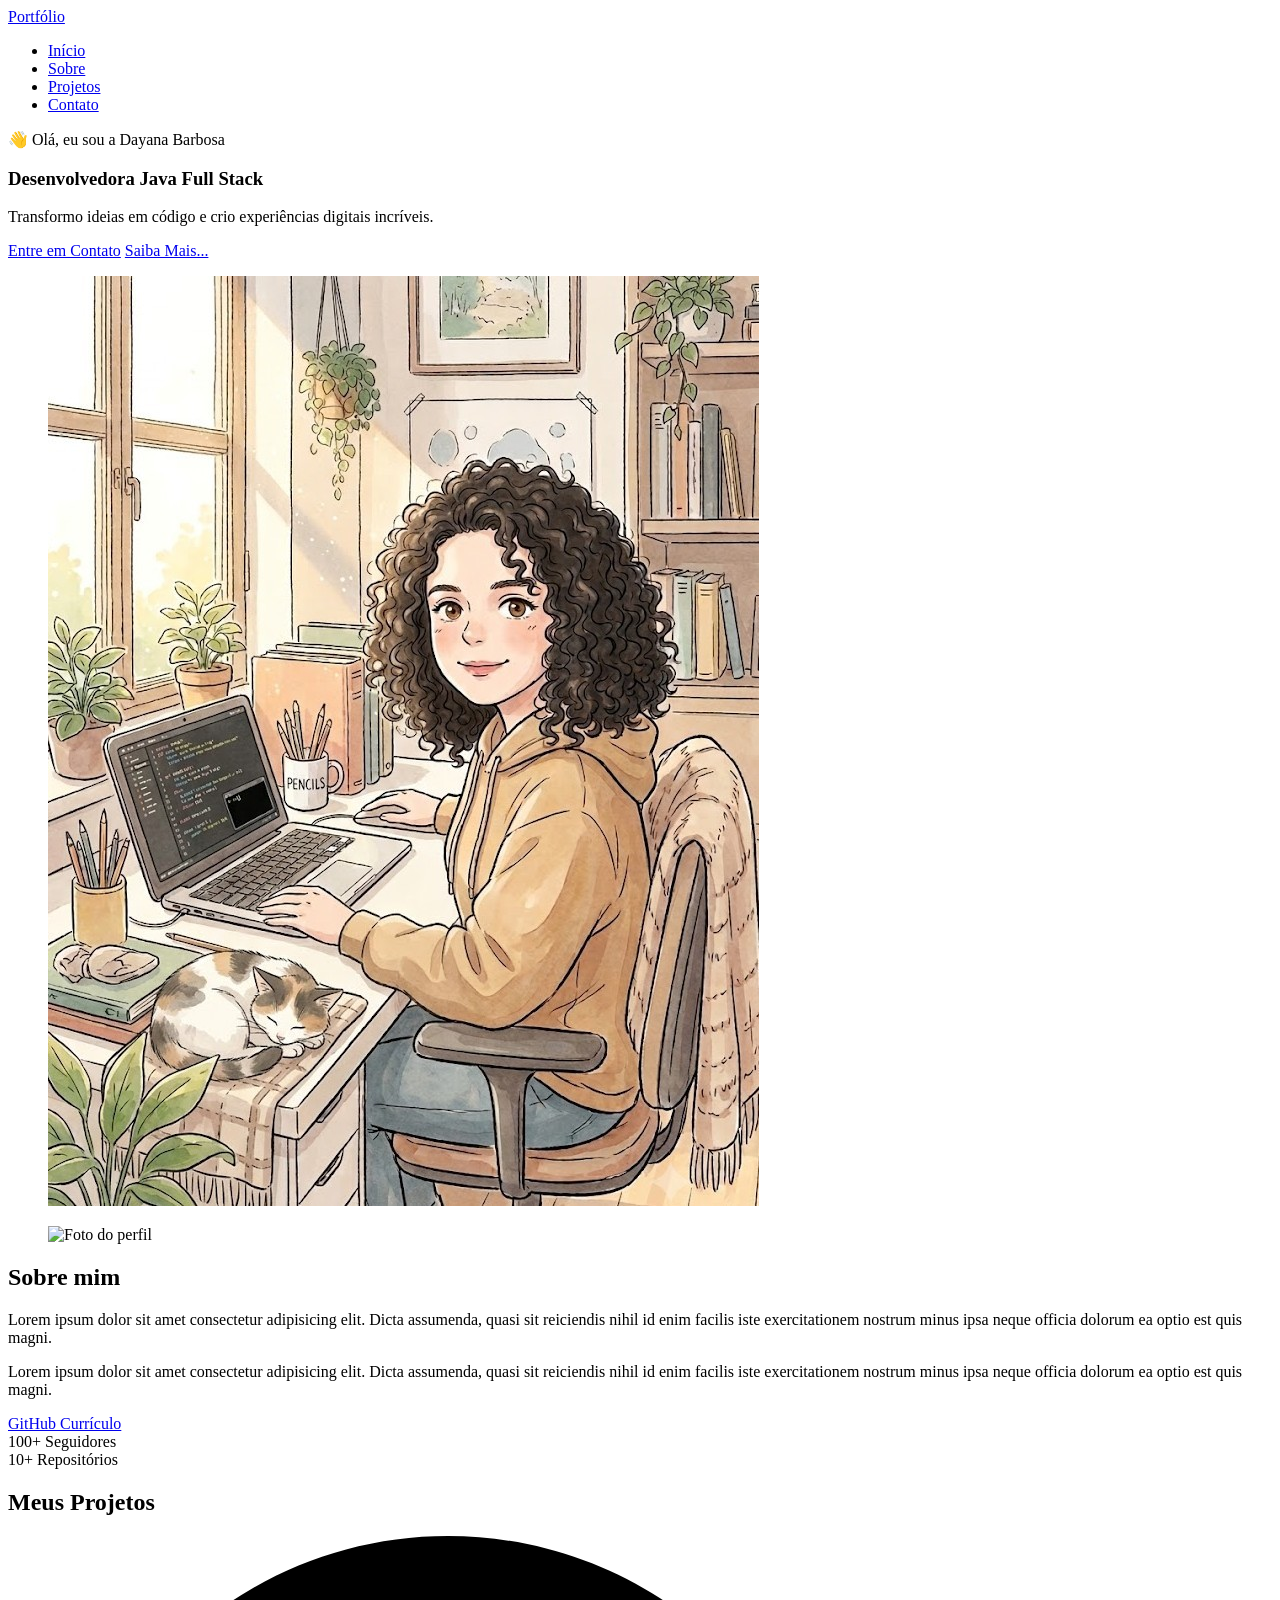
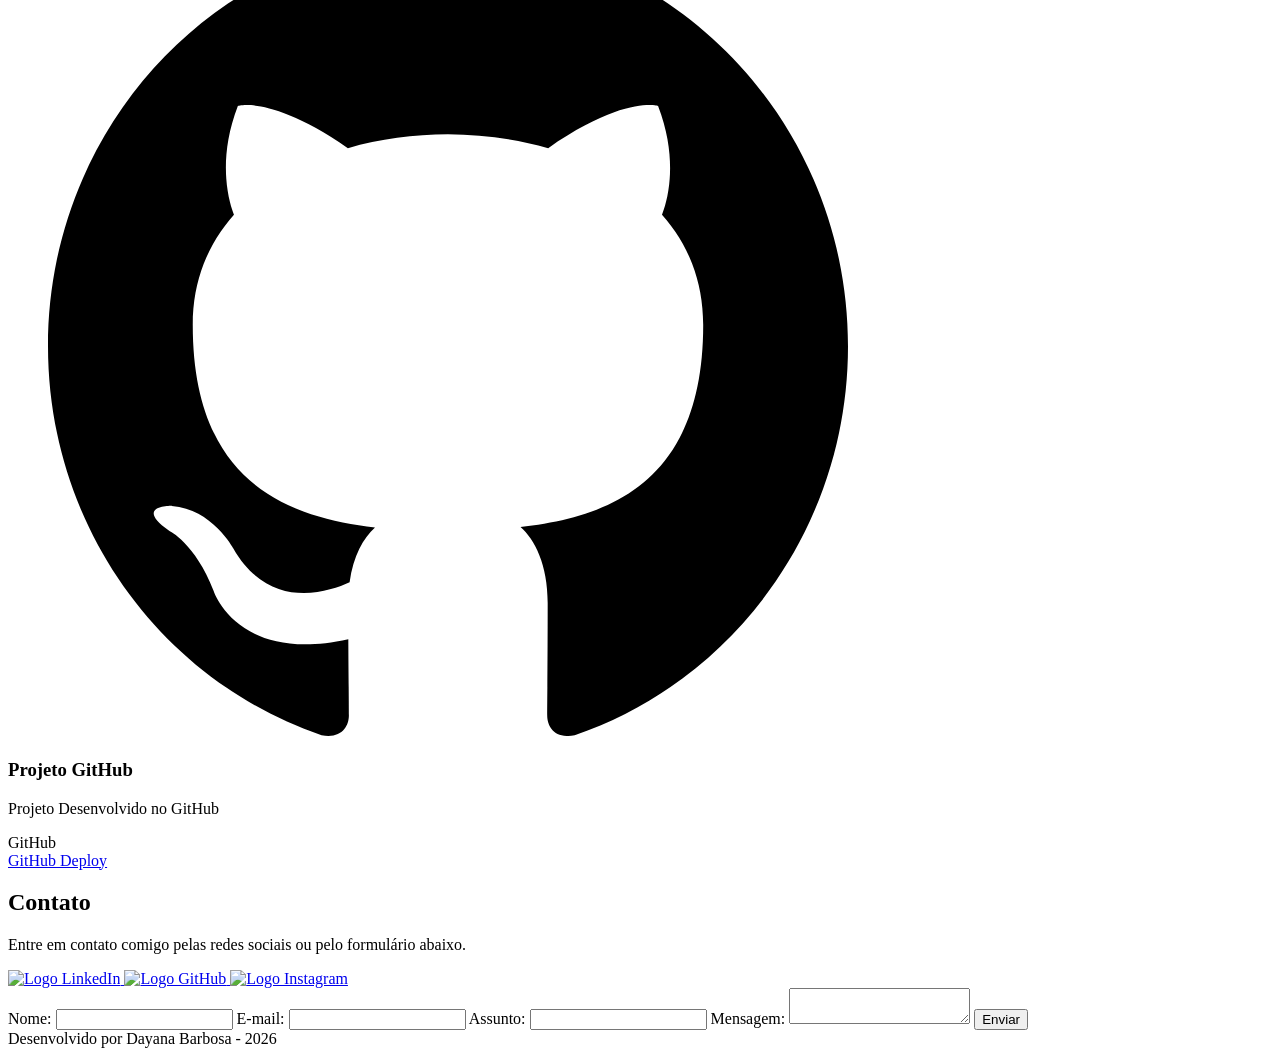
==== index.html @ 6783ee80 "Task 1 - Portfólio" ====
<!DOCTYPE html>
<html lang="pt-br">
<head>
    <meta charset="UTF-8">
    <meta name="viewport" content="width=device-width, initial-scale=1.0">
    <meta name="author" content="Generation Brasil">
    <meta name="description" content="...">
    <meta name="robots" content="index, follow">
    <link rel="icon" type="image/svg+xml" href="./assets/img/favicon.svg">
    <link rel="stylesheet" href="./assets/css/styles.css">
    <title>Portfólio Generation Brasil</title>
</head>
<body>

<!-- HEADER -->
<header>
    <div class="menu-content">
        <a href="index.html" id="titulo">Portfólio</a>
        <nav>
            <ul class="menu-list">
                <li><a href="#hero">Início</a></li>
                <li><a href="#about">Sobre</a></li>
                <li><a href="#projects">Projetos</a></li>
                <li><a href="#contact">Contato</a></li>
            </ul>
        </nav>
    </div>
</header>

<!-- MAIN (apenas um!) -->
<main>
    <!-- Hero -->
    <section id="hero" class="section-container hero-container">
        <article class="hero-content">
            <span>👋 Olá, eu sou a Dayana Barbosa</span>
            <h1>Desenvolvedora Java Full Stack</h1>
            <p>Transformo ideias em código e crio experiências digitais incríveis.</p>
            <div class="buttons-container">
                <a href="#contact" class="botao">Entre em Contato</a>
                <a href="#about" class="botao-outline">Saiba Mais...</a>
            </div>
        </article>
        <figure class="hero-image">
           <img src="./assets/img/imagem_dev_day.jpeg" alt="Foto do autor." class="float-animation">
        </figure>
    </section>

 <!-- Seção Sobre o autor -->
<section id="about" class="section-container about-container">
    
    <figure class="about-image">
        <img src="./assets/img/avatar_dev_man.svg" alt="Foto do perfil">
    </figure>

    <article class="about-content">
        <h2>Sobre mim</h2>
        <p>
            Lorem ipsum dolor sit amet consectetur adipisicing elit. 
            Dicta assumenda, quasi sit reiciendis nihil id enim facilis 
            iste exercitationem nostrum minus ipsa neque officia dolorum 
            ea optio est quis magni.
        </p>
        <p>
            Lorem ipsum dolor sit amet consectetur adipisicing elit. 
            Dicta assumenda, quasi sit reiciendis nihil id enim facilis 
            iste exercitationem nostrum minus ipsa neque officia dolorum 
            ea optio est quis magni.
        </p>

        <div class="about-buttons-data">
            
            <div class="buttons-container">
                <a href="https://github.com/Day-Barbosa/Portifolio" 
                   target="_blank" 
                   class="botao">
                    GitHub
                </a>
                
                <a href="https://drive.google.com/file/d/1C64EVdMYMZ9jDjZDSnT-zG2JKqtWMcfC/view?usp=sharing" 
                   target="_blank" 
                   class="botao-outline">
                    Currículo
                </a>
            </div>

            <div class="data-container">
                
                <div class="data-item">
                    <span class="data-number">100+</span>
                    <span class="data-label">Seguidores</span>
                </div>
                
                <div class="data-item">
                    <span class="data-number">10+</span>
                    <span class="data-label">Repositórios</span>
                </div>
                
            </div>
            
        </div>

    </article>

</section>

<!-- Seção Projetos do autor -->
<section id="projects" class="section-container projects-container">
    
    <h2>Meus Projetos</h2>

    <!-- Swiper Container (Carrossel) -->
    <div class="swiper projects-swiper">
        
        <div class="swiper-wrapper">
            
            <!-- Slide 1 -->
            <div class="swiper-slide">
                <article class="project-card">
                    
                    <figure class="project-image">
                        <img src="./assets/languages/github.svg" 
                             alt="Ícone GitHub">
                    </figure>

                    <div class="project-content">
                        <h3>Projeto GitHub</h3>
                        <p>Projeto Desenvolvido no GitHub</p>

                        <div class="project-tags">
                            <span class="tag">GitHub</span>
                        </div>
                    </div>

                    <div class="project-buttons">
                        <a href="#" 
                           target="_blank" 
                           class="botao botao-sm">
                            GitHub
                        </a>
                        <a href="#" 
                           target="_blank" 
                           class="botao-outline botao-sm">
                            Deploy
                        </a>
                    </div>

                </article>
            </div>

        </div>

        <!-- Botões de navegação -->
        <div class="swiper-button-next"></div>
        <div class="swiper-button-prev"></div>

        <!-- Paginação -->
        <div class="swiper-pagination"></div>

    </div>

</section>

    <!-- Contato -->
  <!-- Contato -->
<section id="contact" class="section-container contact-container">
  <h2>Contato</h2>
  <p>Entre em contato comigo pelas redes sociais ou pelo formulário abaixo.</p>

  <div class="social-container">
    <a href="https://www.linkedin.com/in/seuusuario" class="social-icon" aria-label="LinkedIn">
      <img src="./assets/img/linkedin.png" alt="Logo LinkedIn">
    </a>
    <a href="https://github.com/seuusuario" class="social-icon" aria-label="GitHub">
      <img src="./assets/img/github.png" alt="Logo GitHub">
    </a>
    <a href="https://www.instagram.com/seuusuario" class="social-icon" aria-label="Instagram">
      <img src="./assets/img/instagram.png" alt="Logo Instagram">
    </a>
  </div>

  <form id="formulario">
    <label for="nome">Nome:</label>
    <input type="text" id="nome" name="nome">
    <span id="erro-nome"></span>

    <label for="email">E-mail:</label>
    <input type="email" id="email" name="email">
    <span id="erro-email"></span>

    <label for="assunto">Assunto:</label>
    <input type="text" id="assunto" name="assunto">
    <span id="erro-assunto"></span>

    <label for="mensagem">Mensagem:</label>
    <textarea id="mensagem" name="mensagem"></textarea>
    <span id="erro-mensagem"></span>

    <button type="submit" class="botao">Enviar</button>
  </form>
</section>
</main>

<!-- FOOTER -->
<footer>
    Desenvolvido por Dayana Barbosa - 2026
</footer>

</body>
</html>
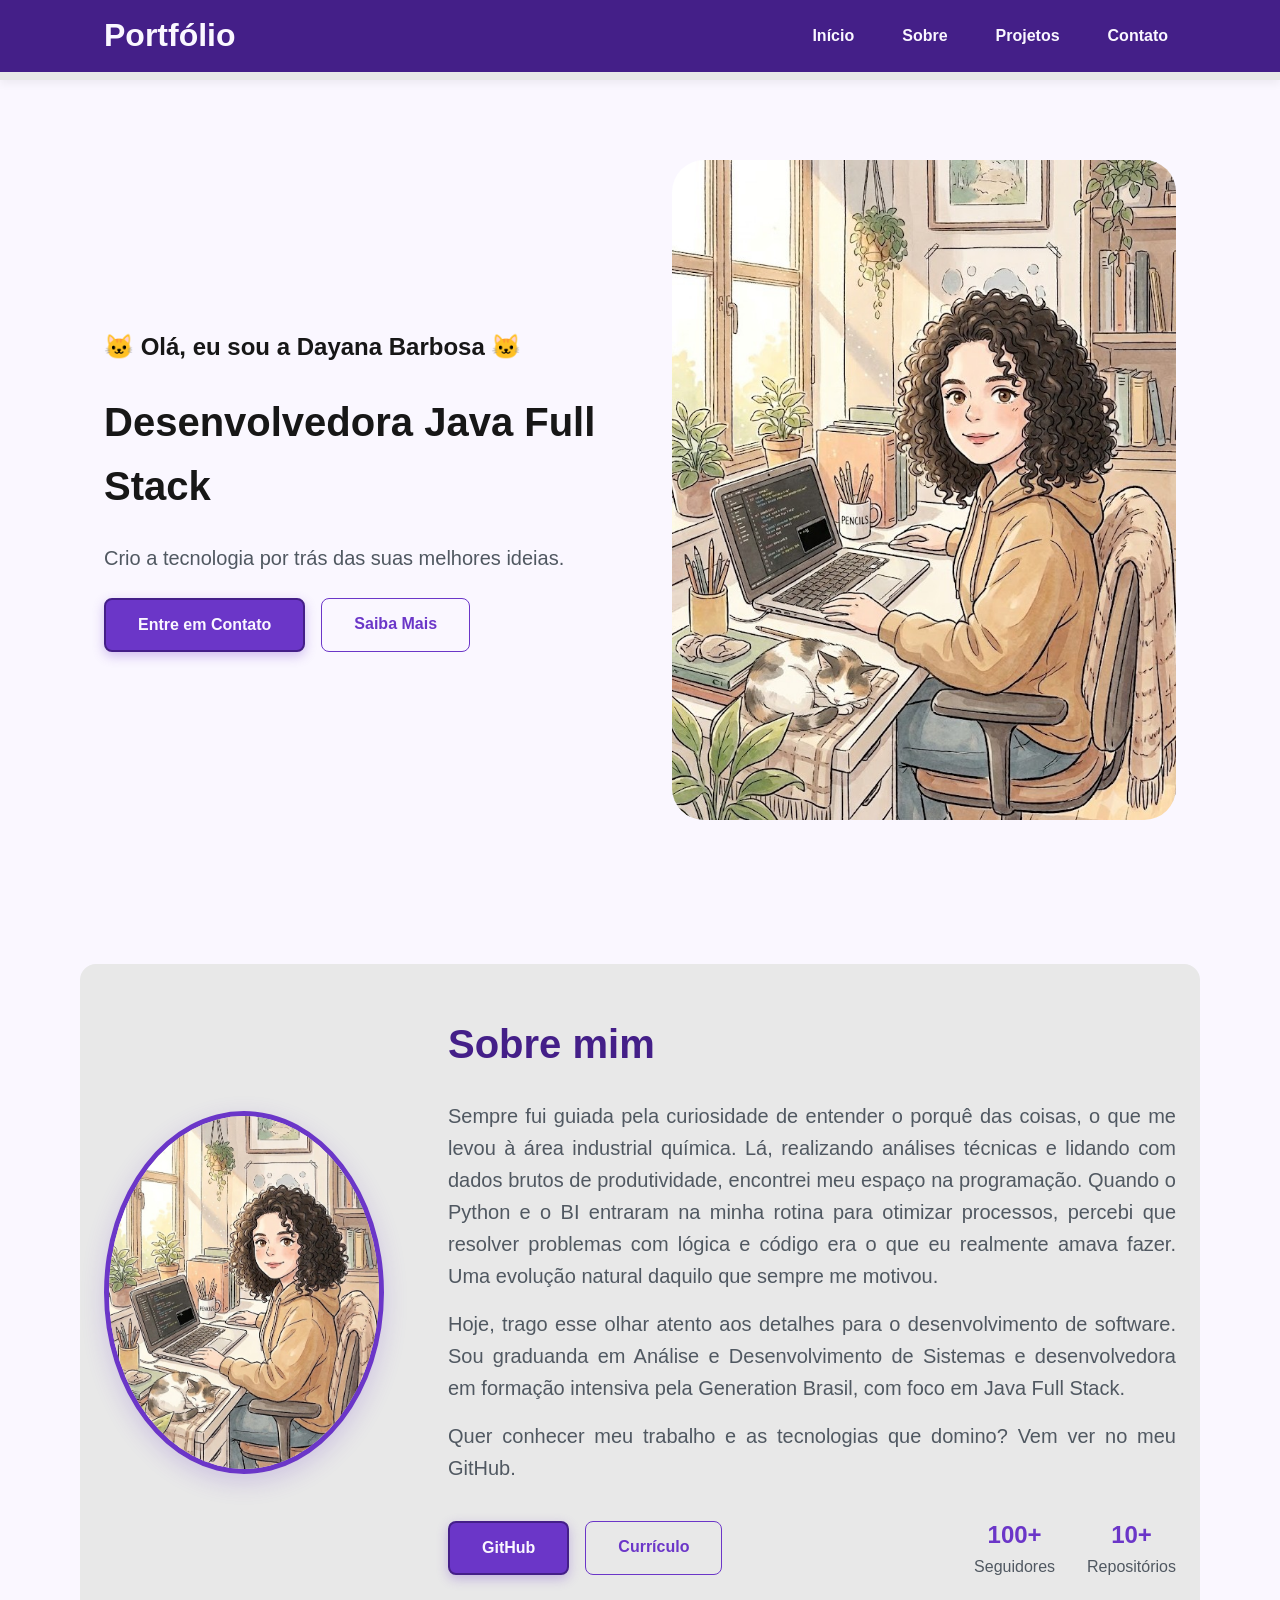
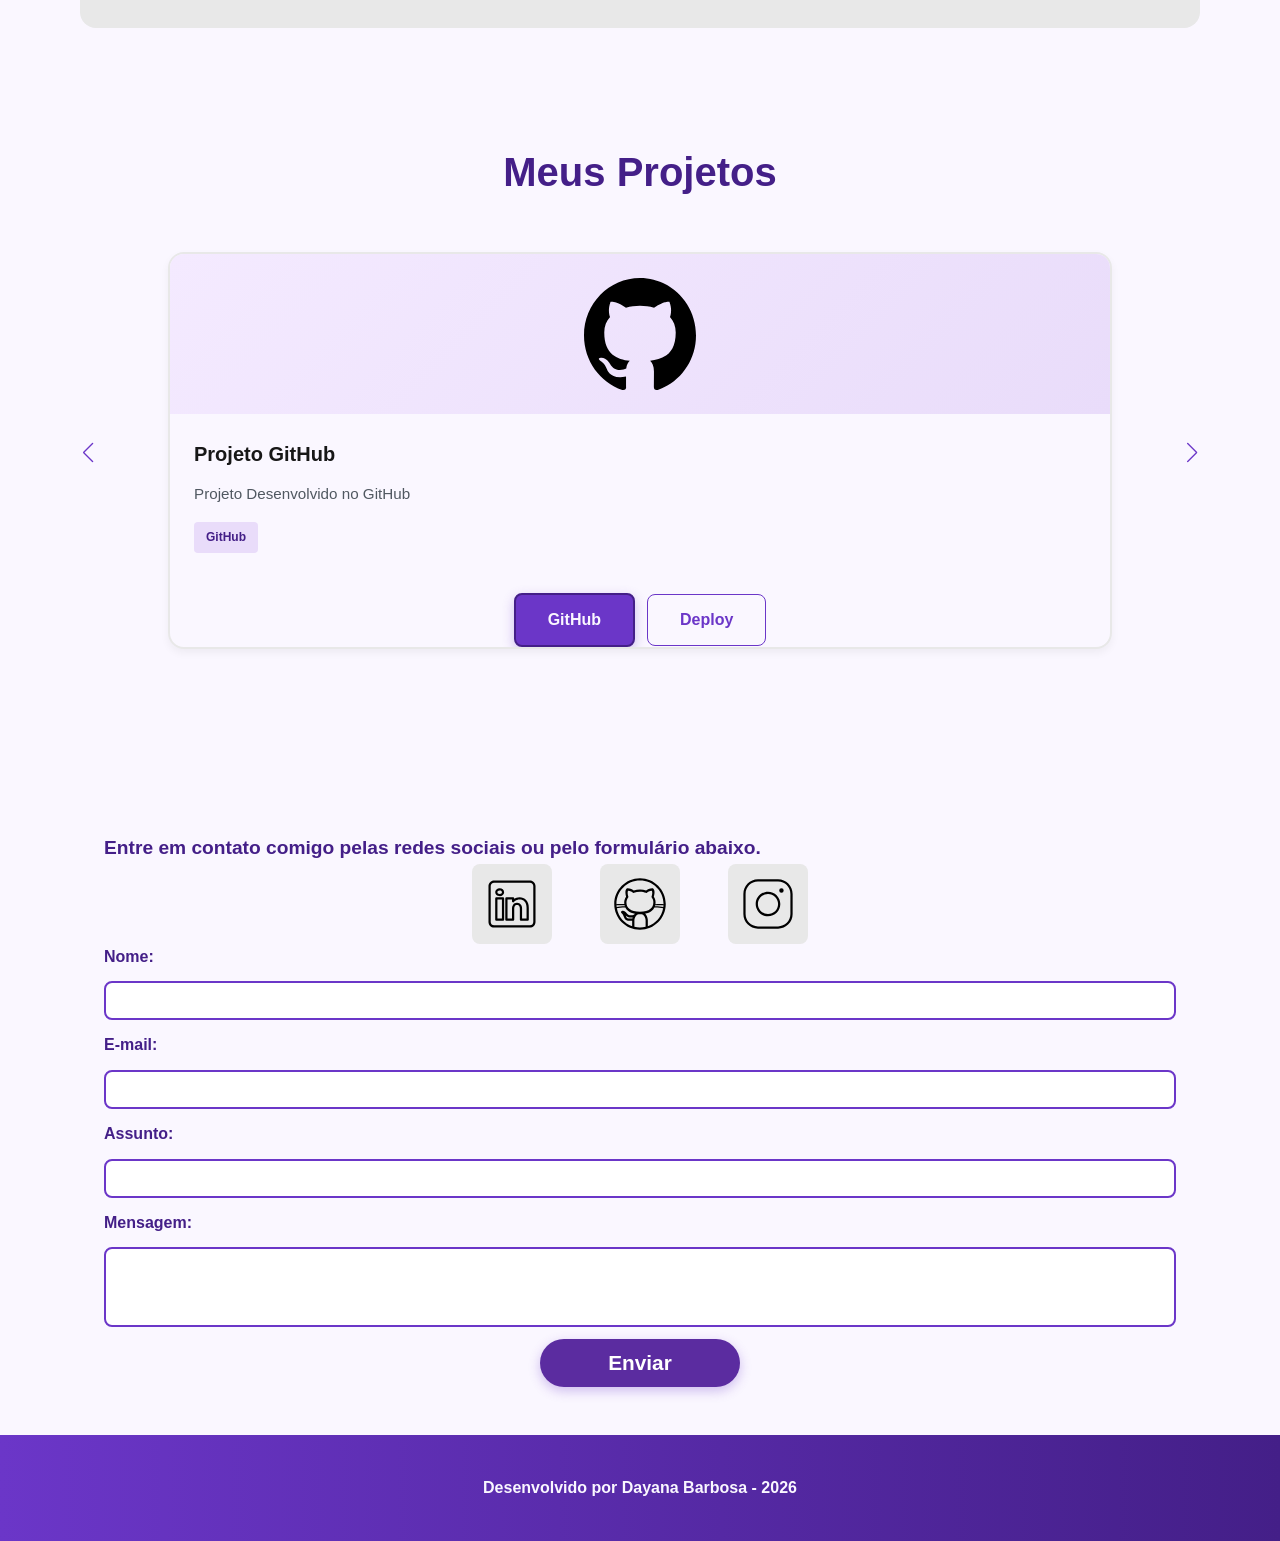
==== commit 9b0e2393: "Task 2 - Adiciona CSS" ====
--- a/index.html
+++ b/index.html
@@ -4,15 +4,15 @@
     <meta charset="UTF-8">
     <meta name="viewport" content="width=device-width, initial-scale=1.0">
     <meta name="author" content="Generation Brasil">
-    <meta name="description" content="...">
+    <meta name="description" content="Portfólio profissional de Dayana Barbosa, Desenvolvedora Java Full Stack.">
     <meta name="robots" content="index, follow">
     <link rel="icon" type="image/svg+xml" href="./assets/img/favicon.svg">
-    <link rel="stylesheet" href="./assets/css/styles.css">
-    <title>Portfólio Generation Brasil</title>
+    <link rel="stylesheet" href="https://cdn.jsdelivr.net/npm/swiper@11/swiper-bundle.min.css"> 
+    <link rel="stylesheet" href="./assets/css/style.css">
+    <title>Portfólio Dayana Barbosa</title>
 </head>
 <body>
 
-<!-- HEADER -->
 <header>
     <div class="menu-content">
         <a href="index.html" id="titulo">Portfólio</a>
@@ -27,183 +27,126 @@
     </div>
 </header>
 
-<!-- MAIN (apenas um!) -->
 <main>
-    <!-- Hero -->
     <section id="hero" class="section-container hero-container">
         <article class="hero-content">
-            <span>👋 Olá, eu sou a Dayana Barbosa</span>
+            <span>🐱 Olá, eu sou a Dayana Barbosa 🐱</span>
             <h1>Desenvolvedora Java Full Stack</h1>
-            <p>Transformo ideias em código e crio experiências digitais incríveis.</p>
+            <p>Crio a tecnologia por trás das suas melhores ideias.</p>
             <div class="buttons-container">
                 <a href="#contact" class="botao">Entre em Contato</a>
-                <a href="#about" class="botao-outline">Saiba Mais...</a>
+                <a href="#about" class="botao-outline">Saiba Mais</a>
             </div>
         </article>
         <figure class="hero-image">
-           <img src="./assets/img/imagem_dev_day.jpeg" alt="Foto do autor." class="float-animation">
+           <img src="./assets/img/imagem_dev_day.jpeg" alt="Foto de Dayana Barbosa" class="float-animation">
         </figure>
     </section>
 
- <!-- Seção Sobre o autor -->
-<section id="about" class="section-container about-container">
-    
-    <figure class="about-image">
-        <img src="./assets/img/avatar_dev_man.svg" alt="Foto do perfil">
-    </figure>
+    <section id="about" class="section-container about-container">
+        <figure class="about-image">
+            <img src="./assets/img/imagem_dev_day.jpeg" alt="Foto de Dayana Barbosa">
+        </figure>
 
-    <article class="about-content">
-        <h2>Sobre mim</h2>
-        <p>
-            Lorem ipsum dolor sit amet consectetur adipisicing elit. 
-            Dicta assumenda, quasi sit reiciendis nihil id enim facilis 
-            iste exercitationem nostrum minus ipsa neque officia dolorum 
-            ea optio est quis magni.
-        </p>
-        <p>
-            Lorem ipsum dolor sit amet consectetur adipisicing elit. 
-            Dicta assumenda, quasi sit reiciendis nihil id enim facilis 
-            iste exercitationem nostrum minus ipsa neque officia dolorum 
-            ea optio est quis magni.
-        </p>
+        <article class="about-content">
+            <h2>Sobre mim</h2>
+            <p>
+                Sempre fui guiada pela curiosidade de entender o porquê das coisas, o que me levou à área industrial química. Lá, realizando análises técnicas e lidando com dados brutos de produtividade, encontrei meu espaço na programação. Quando o Python e o BI entraram na minha rotina para otimizar processos, percebi que resolver problemas com lógica e código era o que eu realmente amava fazer. Uma evolução natural daquilo que sempre me motivou.
+            </p>
+            <p>
+                Hoje, trago esse olhar atento aos detalhes para o desenvolvimento de software. Sou graduanda em Análise e Desenvolvimento de Sistemas e desenvolvedora em formação intensiva pela Generation Brasil, com foco em Java Full Stack. 
+            </p>
+            <p>
+                Quer conhecer meu trabalho e as tecnologias que domino? Vem ver no meu GitHub.
+            </p>
 
-        <div class="about-buttons-data">
-            
-            <div class="buttons-container">
-                <a href="https://github.com/Day-Barbosa/Portifolio" 
-                   target="_blank" 
-                   class="botao">
-                    GitHub
-                </a>
-                
-                <a href="https://drive.google.com/file/d/1C64EVdMYMZ9jDjZDSnT-zG2JKqtWMcfC/view?usp=sharing" 
-                   target="_blank" 
-                   class="botao-outline">
-                    Currículo
-                </a>
+            <div class="about-buttons-data">
+                <div class="buttons-container">
+                    <a href="https://github.com/Day-Barbosa/Portifolio" target="_blank" class="botao">GitHub</a>
+                    <a href="https://drive.google.com/file/d/1C64EVdMYMZ9jDjZDSnT-zG2JKqtWMcfC/view?usp=sharing" target="_blank" class="botao-outline">Currículo</a>
+                </div>
+
+                <div class="data-container">
+                    <div class="data-item">
+                        <span class="data-number">100+</span>
+                        <span class="data-label">Seguidores</span>
+                    </div>
+                    <div class="data-item">
+                        <span class="data-number">10+</span>
+                        <span class="data-label">Repositórios</span>
+                    </div>
+                </div>
             </div>
+        </article>
+    </section>
 
-            <div class="data-container">
-                
-                <div class="data-item">
-                    <span class="data-number">100+</span>
-                    <span class="data-label">Seguidores</span>
+    <section id="projects" class="section-container projects-container">
+        <h2>Meus Projetos</h2>
+        <div class="swiper projects-swiper">
+            <div class="swiper-wrapper">
+                <div class="swiper-slide">
+                    <article class="project-card">
+                        <figure class="project-image">
+                            <img src="./assets/languages/github.svg" alt="ícone GitHub">
+                        </figure>
+                        <div class="project-content">
+                            <h3>Projeto GitHub</h3>
+                            <p>Projeto Desenvolvido no GitHub</p>
+                            <div class="project-tags">
+                                <span class="tag">GitHub</span>
+                            </div>
+                        </div>
+                        <div class="project-buttons">
+                            <a href="#" target="_blank" class="botao botao-sm">GitHub</a>
+                            <a href="#" target="_blank" class="botao-outline botao-sm">Deploy</a>
+                        </div>
+                    </article>
                 </div>
-                
-                <div class="data-item">
-                    <span class="data-number">10+</span>
-                    <span class="data-label">Repositórios</span>
-                </div>
-                
             </div>
-            
+            <div class="swiper-button-next"></div>
+            <div class="swiper-button-prev"></div>
+            <div class="swiper-pagination"></div>
+        </div>
+    </section>
+
+    <section id="contact" class="section-container contact-container">
+        <p>Entre em contato comigo pelas redes sociais ou pelo formulário abaixo.</p>
+        <div class="social-container">
+            <a href="https://www.linkedin.com/in/dayanabarbosa-devjava/" class="social-icon" aria-label="LinkedIn">
+                <img src="./assets/social/linkedin.svg" alt="Logo LinkedIn">
+            </a>
+            <a href="https://github.com/Day-Barbosa" class="social-icon" aria-label="GitHub">
+                <img src="./assets/social/github.svg" alt="Logo GitHub">
+            </a>
+            <a href="https://www.instagram.com/day_bsa" class="social-icon" aria-label="Instagram">
+                <img src="./assets/social/instagram.svg" alt="Logo Instagram">
+            </a>
         </div>
 
-    </article>
-
-</section>
-
-<!-- Seção Projetos do autor -->
-<section id="projects" class="section-container projects-container">
-    
-    <h2>Meus Projetos</h2>
-
-    <!-- Swiper Container (Carrossel) -->
-    <div class="swiper projects-swiper">
-        
-        <div class="swiper-wrapper">
-            
-            <!-- Slide 1 -->
-            <div class="swiper-slide">
-                <article class="project-card">
-                    
-                    <figure class="project-image">
-                        <img src="./assets/languages/github.svg" 
-                             alt="Ícone GitHub">
-                    </figure>
-
-                    <div class="project-content">
-                        <h3>Projeto GitHub</h3>
-                        <p>Projeto Desenvolvido no GitHub</p>
-
-                        <div class="project-tags">
-                            <span class="tag">GitHub</span>
-                        </div>
-                    </div>
-
-                    <div class="project-buttons">
-                        <a href="#" 
-                           target="_blank" 
-                           class="botao botao-sm">
-                            GitHub
-                        </a>
-                        <a href="#" 
-                           target="_blank" 
-                           class="botao-outline botao-sm">
-                            Deploy
-                        </a>
-                    </div>
-
-                </article>
-            </div>
-
-        </div>
-
-        <!-- Botões de navegação -->
-        <div class="swiper-button-next"></div>
-        <div class="swiper-button-prev"></div>
-
-        <!-- Paginação -->
-        <div class="swiper-pagination"></div>
-
-    </div>
-
-</section>
-
-    <!-- Contato -->
-  <!-- Contato -->
-<section id="contact" class="section-container contact-container">
-  <h2>Contato</h2>
-  <p>Entre em contato comigo pelas redes sociais ou pelo formulário abaixo.</p>
-
-  <div class="social-container">
-    <a href="https://www.linkedin.com/in/seuusuario" class="social-icon" aria-label="LinkedIn">
-      <img src="./assets/img/linkedin.png" alt="Logo LinkedIn">
-    </a>
-    <a href="https://github.com/seuusuario" class="social-icon" aria-label="GitHub">
-      <img src="./assets/img/github.png" alt="Logo GitHub">
-    </a>
-    <a href="https://www.instagram.com/seuusuario" class="social-icon" aria-label="Instagram">
-      <img src="./assets/img/instagram.png" alt="Logo Instagram">
-    </a>
-  </div>
-
-  <form id="formulario">
-    <label for="nome">Nome:</label>
-    <input type="text" id="nome" name="nome">
-    <span id="erro-nome"></span>
-
-    <label for="email">E-mail:</label>
-    <input type="email" id="email" name="email">
-    <span id="erro-email"></span>
-
-    <label for="assunto">Assunto:</label>
-    <input type="text" id="assunto" name="assunto">
-    <span id="erro-assunto"></span>
-
-    <label for="mensagem">Mensagem:</label>
-    <textarea id="mensagem" name="mensagem"></textarea>
-    <span id="erro-mensagem"></span>
-
-    <button type="submit" class="botao">Enviar</button>
-  </form>
-</section>
+        <form id="formulario">
+            <label for="nome">Nome:</label>
+            <input type="text" id="nome" name="nome" required>
+            <span id="erro-nome"></span>
+            <label for="email">E-mail:</label>
+            <input type="email" id="email" name="email" required>
+            <span id="erro-email"></span>
+            <label for="assunto">Assunto:</label>
+            <input type="text" id="assunto" name="assunto" required>
+            <span id="erro-assunto"></span>
+            <label for="mensagem">Mensagem:</label>
+            <textarea id="mensagem" name="mensagem" required></textarea>
+            <span id="erro-mensagem"></span>
+            <button type="submit" class="botao">Enviar</button>
+        </form>
+    </section>
 </main>
 
-<!-- FOOTER -->
 <footer>
     Desenvolvido por Dayana Barbosa - 2026
 </footer>
 
+<script src="https://cdn.jsdelivr.net/npm/swiper@11/swiper-bundle.min.js"></script>
+<script src="./assets/js/script.js"></script>
+
 </body>
 </html>
--- a/assets/css/style.css
+++ b/assets/css/style.css
@@ -0,0 +1,1020 @@
+* {
+  margin: 0;
+  padding: 0;
+  box-sizing: border-box;
+  font-family: 'Poppins', sans-serif;
+  font-weight: 400;
+  text-decoration: none;
+  outline: none;
+}
+
+:root {
+  /* Paleta de Cores - Purple */
+  --purple-50: #f4eaff;
+  --purple-100: #e9dcfa;
+  --purple-200: #cdb3f0;
+  --purple-300: #b186e5;
+  --purple-400: #9460db;
+  --purple-500: #6b36c8;
+  --purple-600: #5b2ca0;
+  --purple-700: #4c2177;
+  --purple-800: #441f88;
+  --purple-900: #2a0e4d;
+
+  /* Cores Neutras */
+  --gray-200: #e8e8e8;
+  --gray-400: #505861;
+  --black: #171717;
+  --white: #FAF7FF;
+
+  /* Cores de Estado */
+  --error: #e63946;
+
+  /* Sombras */
+  --shadow-sm: 0 0.25rem 0.5rem rgba(0, 0, 0, 0.05);
+  --shadow-md: 0 0.25rem 0.75rem rgba(107, 54, 200, 0.3);
+  --shadow-lg: 0 0.5rem 1.5rem rgba(107, 54, 200, 0.2);
+
+  /* Espaçamentos */
+  --spacing-xs: 0.5rem;
+  --spacing-sm: 1rem;
+  --spacing-md: 1.5rem;
+  --spacing-lg: 2rem;
+  --spacing-xl: 3rem;
+  --spacing-2xl: 4rem;
+
+  /* Tamanhos de Fonte */
+  --text-sm: 0.75rem;
+  --text-base: 1rem;
+  --text-lg: 1.25rem;
+  --text-xl: 1.5rem;
+  --text-2xl: 2rem;
+  --text-3xl: 2.5rem;
+
+  /* Border Radius */
+  --radius-sm: 0.25rem;
+  --radius-md: 0.5rem;
+  --radius-lg: 1rem;
+  --radius-xl: 2rem;
+  --radius-full: 50%;
+
+  /* Animação Padrão */
+  --transition-default: all 0.3s ease;
+}
+
+html {
+  scroll-behavior: smooth;
+}
+
+body {
+  display: flex;
+  flex-direction: column;
+  min-height: 100vh;
+  background-color: var(--white);
+  line-height: 1.6;
+  color: var(--black);
+}
+
+main {
+  flex: 1;
+}
+
+.section-container {
+  max-width: 70rem;
+  margin: 0 auto;
+  padding: var(--spacing-xl) var(--spacing-md);
+  scroll-margin-top: 6rem;
+}
+
+.buttons-container {
+  display: flex;
+  gap: var(--spacing-sm);
+}
+
+.botao,
+.botao-outline {
+  display: inline-block;
+  padding: 0.75rem 2rem;
+  border: 0.15rem solid transparent;
+  border-radius: var(--radius-md);
+  font-weight: 600;
+  text-align: center;
+  cursor: pointer;
+  transition: var(--transition-default);
+}
+
+/* Botão preenchido - Primário */
+.botao {
+  border-color: var(--purple-800);
+  background-color: var(--purple-500);
+  color: var(--white); 
+  box-shadow: var(--shadow-md);
+}
+
+.botao:hover {
+  background-color: var(--purple-600);
+  transform: translateY(-0.25rem);
+}
+
+/* Botão outline (secundário) */
+.botao-outline {
+  border: 1px solid var(--purple-500);
+  background-color: transparent;
+  color: var(--purple-500);
+  transition: all 0.3s ease;
+}
+
+.botao-outline:hover {
+  border-color: var(--purple-500);
+  background-color: var(--purple-100);
+  color: var(--white);
+  transform: translateY(-0.25rem);
+}
+
+/* HEADER */
+header {
+  position: sticky;
+  top: 0;
+  z-index: 1000;
+  width: 100%;
+  height: 5rem;
+  border-bottom: var(--spacing-xs) solid var(--gray-200);
+  background-color: var(--purple-800);
+  box-shadow: var(--shadow-sm);
+}
+
+header a {
+  font-weight: 600;
+  color: var(--white);
+  transition: color 0.3s ease;
+}
+
+header a:hover {
+  color: var(--purple-100);
+}
+
+#titulo {
+  font-size: var(--text-2xl);
+  font-weight: 700;
+}
+
+.menu-content {
+  display: flex;
+  justify-content: space-between;
+  align-items: center;
+  max-width: 70rem;
+  height: 100%;
+  margin: 0 auto;
+  padding: 0 var(--spacing-md);
+}
+
+.menu-list {
+  display: flex;
+  gap: var(--spacing-lg);
+  list-style: none;
+}
+
+.menu-list a {
+  padding: var(--spacing-xs);
+}
+
+.hero-container {
+  display: flex;
+  align-items: center;
+  gap: var(--spacing-2xl);
+  min-height: calc(100vh - 5rem);
+}
+
+.hero-content {
+  display: flex;
+  flex: 1;
+  flex-direction: column;
+  gap: var(--spacing-md);
+}
+
+.hero-content span {
+  font-size: var(--text-xl);
+  font-weight: 700;
+}
+
+.hero-content h1 {
+  font-size: var(--text-3xl);
+  font-weight: 700;
+}
+
+.hero-content p,
+.about-content p,
+.contact-info p {
+  font-size: var(--text-lg);
+  color: var(--gray-400);
+}
+
+.hero-image {
+  display: flex;
+  flex: 1;
+  justify-content: center;
+}
+
+.hero-image img {
+  width: 100%;
+  max-width: 100%;
+  border-radius: var(--radius-xl);
+}
+
+/* Animação flutuante */
+@keyframes float {
+  0%, 100% {
+    transform: translateY(0);
+  }
+  50% {
+    transform: translateY(-1.25rem);
+  }
+}
+
+.float-animation {
+  animation: float 3s ease-in-out infinite;
+}
+
+.about-container {
+  display: flex;
+  align-items: center;
+  gap: var(--spacing-2xl);
+  margin: var(--spacing-2xl) auto;
+  border-radius: var(--radius-lg);
+  background-color: var(--gray-200);
+}
+
+.about-image {
+  flex: 0 0 17.5rem;
+}
+
+.about-image img {
+  width: 100%;
+  border: 0.35rem solid var(--purple-500);
+  border-radius: var(--radius-full);
+  box-shadow: var(--shadow-lg);
+}
+
+.about-content h2,
+.projects-container h2,
+.contact-info h2 {
+  margin-bottom: var(--spacing-md);
+  font-size: var(--text-3xl);
+  font-weight: 700;
+  color: var(--purple-800);
+}
+
+.about-content p {
+  margin-bottom: var(--spacing-sm);
+  text-align: justify;
+}
+
+.about-buttons-data {
+  display: flex;
+  justify-content: space-between;
+  align-items: center;
+  gap: var(--spacing-lg);
+  margin-top: var(--spacing-lg);
+}
+
+.about-buttons-data .botao {
+  margin-right: auto;
+}
+
+.data-container {
+  display: flex;
+  gap: var(--spacing-lg);
+  margin-top: 0;
+}
+
+.data-item {
+  display: flex;
+  flex-direction: column;
+  align-items: center;
+}
+
+.data-number {
+  font-size: var(--text-xl);
+  font-weight: 700;
+  text-align: center;
+  color: var(--purple-500);
+}
+
+.data-label {
+  font-size: var(--text-base);
+  text-align: center;
+  color: var(--gray-400);
+}
+
+.projects-container {
+  scroll-margin-top: 3rem;
+  margin: var(--spacing-2xl) auto;
+  text-align: center;
+}
+
+.projects-swiper {
+  position: relative;
+  width: 100%;
+  padding: var(--spacing-md) var(--spacing-2xl);
+  overflow: visible;
+}
+
+.project-card {
+  display: flex;
+  flex-direction: column;
+  width: 100%;
+  height: 100%;
+  border: 0.15rem solid var(--gray-200);
+  border-radius: var(--radius-lg);
+  background-color: var(--white);
+  box-shadow: var(--shadow-sm);
+  overflow: hidden;
+  transition: var(--transition-default);
+}
+
+.project-card:hover {
+  box-shadow: var(--shadow-lg);
+}
+
+.project-image {
+  display: flex;
+  align-items: center;
+  justify-content: center;
+  width: 100%;
+  height: 10rem;
+  background: linear-gradient(135deg, var(--purple-50) 0%, var(--purple-100) 100%);
+}
+
+.project-image img {
+  width: 75%;
+  height: 75%;
+  max-width: 7rem;
+  max-height: 7rem;
+  object-fit: contain;
+  transition: transform 0.3s ease;
+}
+
+.project-content {
+  display: flex;
+  flex: 1;
+  flex-direction: column;
+  padding: var(--spacing-md);
+  text-align: left;
+}
+
+.project-content h3 {
+  margin-bottom: 0.75rem;
+  font-size: var(--text-lg);
+  font-weight: 700;
+}
+
+.project-content p {
+  flex: 1;
+  margin-bottom: var(--spacing-sm);
+  font-size: 0.95rem;
+  color: var(--gray-400);
+}
+
+.project-tags {
+  display: flex;
+  flex-wrap: wrap;
+  gap: var(--spacing-xs);
+}
+
+.tag {
+  padding: 0.375rem 0.75rem;
+  border-radius: var(--radius-sm);
+  background-color: var(--purple-100);
+  font-size: var(--text-sm);
+  font-weight: 600;
+  color: var(--purple-800);
+}
+
+.project-buttons {
+  display: flex;
+  justify-content: center;
+  align-items: center;
+  gap: 0.75rem;
+  margin-top: var(--spacing-sm);
+}
+
+.swiper-wrapper {
+  align-items: stretch;
+}
+
+.swiper-slide {
+  display: flex;
+  height: auto;
+}
+
+/* Botões do Swiper (navegação) */
+.swiper-button-next,
+.swiper-button-prev {
+  width: 3rem;
+  height: 3rem;
+}
+
+.swiper-button-prev {
+  left: -2.5rem;
+}
+
+.swiper-button-next {
+  right: -2.5rem;
+}
+
+.swiper-button-next:after,
+.swiper-button-prev:after {
+  font-size: var(--text-lg);
+  color: var(--purple-500);
+}
+
+.swiper-button-next:hover:after,
+.swiper-button-prev:hover:after {
+  color: var(--purple-800);
+}
+
+/* Indicadores de paginação */
+.swiper-pagination-bullet {
+  width: 0.75rem;
+  height: 0.75rem;
+  background-color: var(--gray-200);
+  opacity: 1;
+}
+
+.swiper-pagination-bullet-active {
+  width: var(--spacing-lg);
+  border-radius: var(--radius-sm);
+  background-color: var(--purple-500);
+}
+
+
+.contact-info h2 {
+  margin-bottom: var(--spacing-md);
+}
+
+.contact-info p {
+  margin-bottom: var(--spacing-lg);
+}
+
+/* REDES SOCIAIS */
+.social-container {
+  display: flex;
+  justify-content: center;
+  gap: var(--spacing-xl); 
+}
+
+.social-icon {
+  width: 5rem;
+  height: 5rem;
+  padding: 0.75rem;
+  border-radius: var(--radius-md);
+  transition: var(--transition-default);
+  
+  background-color: var(--gray-200); 
+  display: flex;
+  align-items: center;
+  justify-content: center;
+}
+
+.social-icon:hover {
+  background-color: var(--purple-100);
+  transform: translateY(-0.25rem);      
+}
+
+.social-icon img {
+  width: 100%;
+  filter: brightness(0) saturate(100%);
+  transition: filter 0.3s ease;
+}
+
+.social-icon:hover img {
+  filter: brightness(0)
+          saturate(100%)
+          invert(42%)
+          sepia(93%)
+          saturate(1352%)
+          hue-rotate(243deg)
+          brightness(79%)
+          contrast(91%);
+}
+
+/* Formulário */
+form {
+  display: flex;
+  flex-direction: column;
+  gap: 0.75rem;
+}
+
+#formulario label {
+    color: var(--purple-800);
+    font-weight: 600;
+}
+
+#formulario input, 
+#formulario textarea {
+    border: 2px solid var(--purple-500);
+    border-radius: var(--radius-md);
+    padding: 10px;
+    width: 100%;
+}
+
+#formulario button.botao {
+    background-color: var(--purple-600);
+    color: white;
+    border: none;
+    cursor: pointer;
+
+    width: 200px; 
+    padding: 12px 0;       
+    font-size: 1.3rem;     
+    font-weight: bold;
+    border-radius: 50px;      
+    display: block;
+    margin: 0 auto; 
+}
+
+#formulario input:focus, 
+#formulario textarea:focus {
+    outline: none;
+    border-color: var(--purple-800);
+    box-shadow: 0 0 5px var(--purple-300);
+}
+
+form textarea {
+  min-height: 5rem;
+  resize: none;
+}
+
+form span {
+  margin-top: -0.75rem;
+  font-size: var(--text-sm);
+  color: var(--error);
+}
+
+footer {
+    padding: 2.5rem;
+    background: linear-gradient(to right, var(--purple-500), var(--purple-800));
+    font-weight: 600;
+    text-align: center;
+    color: var(--white);
+}
+
+.success-container {
+    display: flex;
+    flex-direction: column;
+    justify-content: center;
+    align-items: center;
+    width: 100%;
+    min-height: calc(100vh - 12.5rem);
+    padding: var(--spacing-xl) var(--spacing-md);
+}
+
+.success-content {
+    display: flex;
+    flex-direction: column;
+    align-items: center;
+    gap: var(--spacing-md);
+    max-width: 37.5rem;
+    text-align: center;
+}
+
+.success-content h1 {
+    font-size: var(--text-3xl);
+    font-weight: 700;
+    color: var(--purple-800);
+}
+
+.success-content h2 {
+    font-size: var(--text-lg);
+    color: var(--gray-400);
+}
+
+.success-icon {
+  display: flex;
+  align-items: center;
+  justify-content: center;
+  width: 7.5rem;
+  height: 7.5rem;
+  border-radius: var(--radius-full);
+  background-color: var(--purple-100);
+}
+
+.success-icon img {
+  width: 6rem;
+  height: 6rem;
+  filter: brightness(0)
+          saturate(100%)
+          invert(11%)
+          sepia(69%)
+          saturate(3759%)
+          hue-rotate(256deg)
+          brightness(101%)
+          contrast(96%);
+}
+
+@media screen and (max-width: 1024px) {
+
+  /* Layout */
+  .section-container {
+    padding: var(--spacing-lg) var(--spacing-md);
+  }
+
+  /* Tipografia */
+  .section-container h1 {
+    font-size: var(--text-3xl);
+  }
+
+  .section-container h2 {
+    font-size: var(--text-2xl);
+  }
+
+  .section-container p {
+    font-size: var(--text-base);
+  }
+
+  .section-container span {
+    font-size: var(--text-lg);
+  }
+
+  .success-content h1 {
+    font-size: var(--text-3xl);
+  }
+
+  .success-content h2 {
+    font-size: var(--text-xl);
+  }
+}
+
+/* Header - oculta menu em telas pequenas */
+@media (max-width: 768px) {
+  .menu-list {
+    display: none;
+  }
+
+  /* Hero */
+  .hero-container {
+      flex-direction: column-reverse;
+      gap: var(--spacing-lg);
+      min-height: 60vh;
+      text-align: center;
+  }
+
+  .hero-content,
+  .hero-image {
+      width: 90%;
+  }
+
+  .hero-image img {
+      object-fit: cover;
+  }
+
+  .buttons-container {
+      justify-content: center;
+      width: 100%;
+  }
+
+  .hero-container .botao,
+  .hero-container .botao-outline {
+      padding: 0.75rem 1.5rem;
+      font-size: 0.95rem;
+      white-space: nowrap;
+  }
+
+  /* About */
+  .about-container {
+      flex-direction: column;
+      gap: var(--spacing-md);
+      margin: var(--spacing-lg);
+      padding: var(--spacing-lg);
+  }
+
+  .about-image {
+      flex: 0 0 auto;
+      width: 100%;
+      display: flex;
+      justify-content: center;
+  }
+
+  .about-image img {
+      max-width: 16rem;
+      width: 100%;
+  }
+
+  .about-content {
+      width: 100%;
+  }
+
+  .about-buttons-data {
+      flex-direction: column;
+      gap: var(--spacing-md);
+      align-items: stretch;
+  }
+
+  .about-buttons-data .botao {
+      margin-right: 0;
+  }
+
+  .data-container {
+      justify-content: center;
+      width: 100%;
+  }
+
+  /* Projects */
+  .projects-container {
+      margin: var(--spacing-lg) auto 0;
+  }
+
+  .projects-swiper {
+      margin: 0;
+      padding: var(--spacing-sm) var(--spacing-lg) 2.5rem;
+  }
+
+  .project-card {
+      width: 100%;
+      height: 30rem;
+      min-height: 30rem;
+      max-height: 30rem;
+      max-width: 100%;
+  }
+
+  .project-content {
+      display: flex;
+      flex-direction: column;
+      justify-content: space-between;
+      height: 100%;
+  }
+
+  .project-content p {
+      flex: 1;
+      overflow: hidden;
+  }
+
+  .project-tags {
+      min-height: 2.5rem;
+      align-items: flex-start;
+  }
+
+  .swiper-wrapper {
+      align-items: stretch;
+  }
+
+  .swiper-slide {
+      display: flex;
+      justify-content: center;
+      align-items: stretch;
+      height: auto;
+  }
+
+  .swiper-button-next,
+  .swiper-button-prev {
+      display: none;
+  }
+
+  /* Contact */
+  .contact-container {
+      grid-template-columns: 1fr;
+      gap: var(--spacing-lg);
+      width: 90%;
+      margin: 0 auto;
+  }
+
+  /* Success Page */
+  .success-container {
+      padding: var(--spacing-xl) var(--spacing-md);
+      min-height: calc(100vh - 10rem);
+  }
+
+  .success-content {
+      gap: var(--spacing-lg);
+      max-width: 35rem;
+  }
+
+  .success-icon {
+      width: 6rem;
+      height: 6rem;
+  }
+
+  .success-icon img {
+      width: 5rem;
+      height: 5rem;
+  }
+} /* AQUI fecha o bloco de 768px da forma correta */
+
+@media screen and (max-width: 480px) {
+  
+  /* Layout */
+  .section-container {
+    padding: var(--spacing-md) var(--spacing-sm);
+  }
+
+  /* Tipografia Mobile */
+  .section-container h1 {
+    font-size: var(--text-xl);
+  }
+
+  .section-container h2 {
+    font-size: var(--text-xl);
+  }
+
+  .section-container p {
+    font-size: var(--text-base);
+  }
+
+  .section-container span {
+    font-size: var(--text-lg);
+  }
+
+  .success-content h1 {
+    font-size: var(--text-xl);
+  }
+
+  .success-content h2 {
+    font-size: var(--text-base);
+  }
+
+  /* Header */
+  #titulo {
+    font-size: var(--text-xl);
+  }
+
+  .menu-list {
+    display: none;
+  }
+
+  /* Hero */
+  .hero-container {
+    gap: var(--spacing-sm);
+  }
+
+  .hero-content {
+    gap: var(--spacing-xs);
+    width: 100%;
+  }
+
+  .buttons-container {
+    flex-direction: column;
+    gap: 0.75rem;
+    width: 100%;
+  }
+
+  .buttons-container .botao,
+  .buttons-container .botao-outline {
+    width: 100%;
+  }
+
+  .hero-container .botao,
+  .hero-container .botao-outline {
+    padding: 0.75rem 1rem;
+    font-size: 0.95rem;
+    white-space: nowrap;
+  }
+
+  .hero-image {
+    width: 100%;
+  }
+
+  .hero-image img {
+    max-width: 20rem;
+  }
+
+  /* About */
+  .about-container {
+    margin: var(--spacing-lg) 0.5rem;
+    padding: var(--spacing-md);
+  }
+
+  .about-image img {
+    max-width: 14rem;
+  }
+
+  .about-buttons-data .botao,
+  .about-buttons-data .botao-outline {
+    width: 100%;
+    padding: 0.75rem var(--spacing-lg);
+    font-size: var(--text-base);
+    text-align: center;
+  }
+
+  .data-number {
+    font-size: var(--text-lg);
+  }
+
+  .data-label {
+    font-size: var(--text-sm);
+  }
+
+  /* Projects */
+  .projects-container {
+    margin: var(--spacing-lg) auto 0;
+  }
+
+  .projects-swiper {
+    position: relative;
+    margin: 0;
+    padding: var(--spacing-sm) 0 2rem 0;
+    overflow: visible;
+  }
+
+  .project-card {
+    width: 100%;
+    height: 20rem;
+    max-width: 20rem;
+  }
+
+  .project-image {
+    height: 10rem;
+  }
+
+  .project-content {
+    padding: var(--spacing-md);
+  }
+
+  .project-content h3 {
+    font-size: 1.25rem;
+  }
+
+  .project-content p {
+      font-size: 0.95rem;
+  }
+
+  /* Contact */
+  .contact-container {
+    width: 100%;
+  }
+
+  .contact-info p {
+    margin-bottom: var(--spacing-md);
+  }
+
+  .social-container {
+    flex-wrap: wrap;
+    gap: var(--spacing-lg);
+    margin-bottom: var(--spacing-xs);
+  }
+
+  .social-icon {
+    width: 4rem;
+    height: 4rem;
+  }
+
+  /* Formulário */
+  form {
+    gap: var(--spacing-sm);
+  }
+
+  form label {
+    font-size: 0.95rem;
+  }
+
+  form input,
+  form textarea {
+    padding: 0.75rem;
+    font-size: var(--text-base);
+  }
+
+  form button {
+    padding: 0.75rem var(--spacing-md);
+    font-size: var(--text-base);
+  }
+
+  /* Footer */
+  footer {
+    padding: var(--spacing-md) var(--spacing-sm);
+    font-size: var(--text-sm);
+  }
+
+  /* Success Page */
+  .success-container {
+    padding: var(--spacing-lg) var(--spacing-sm);
+    min-height: calc(100vh - 8rem);
+  }
+
+  .success-content {
+    gap: var(--spacing-md);
+    max-width: 100%;
+    padding: 0 var(--spacing-sm);
+  }
+
+  .success-icon {
+    width: 5rem;
+    height: 5rem;
+  }
+
+  .success-icon img {
+    width: 4rem;
+    height: 4rem;
+  }
+
+  .success-content .botao {
+    width: 100%;
+    max-width: 20rem;
+    padding: 0.75rem var(--spacing-lg);
+  }
+}
+
+#contact p {
+    font-size: 1.2rem;
+    font-weight: bold;
+    color: var(--purple-800);
+    margin-bottom: 0rem;
+}
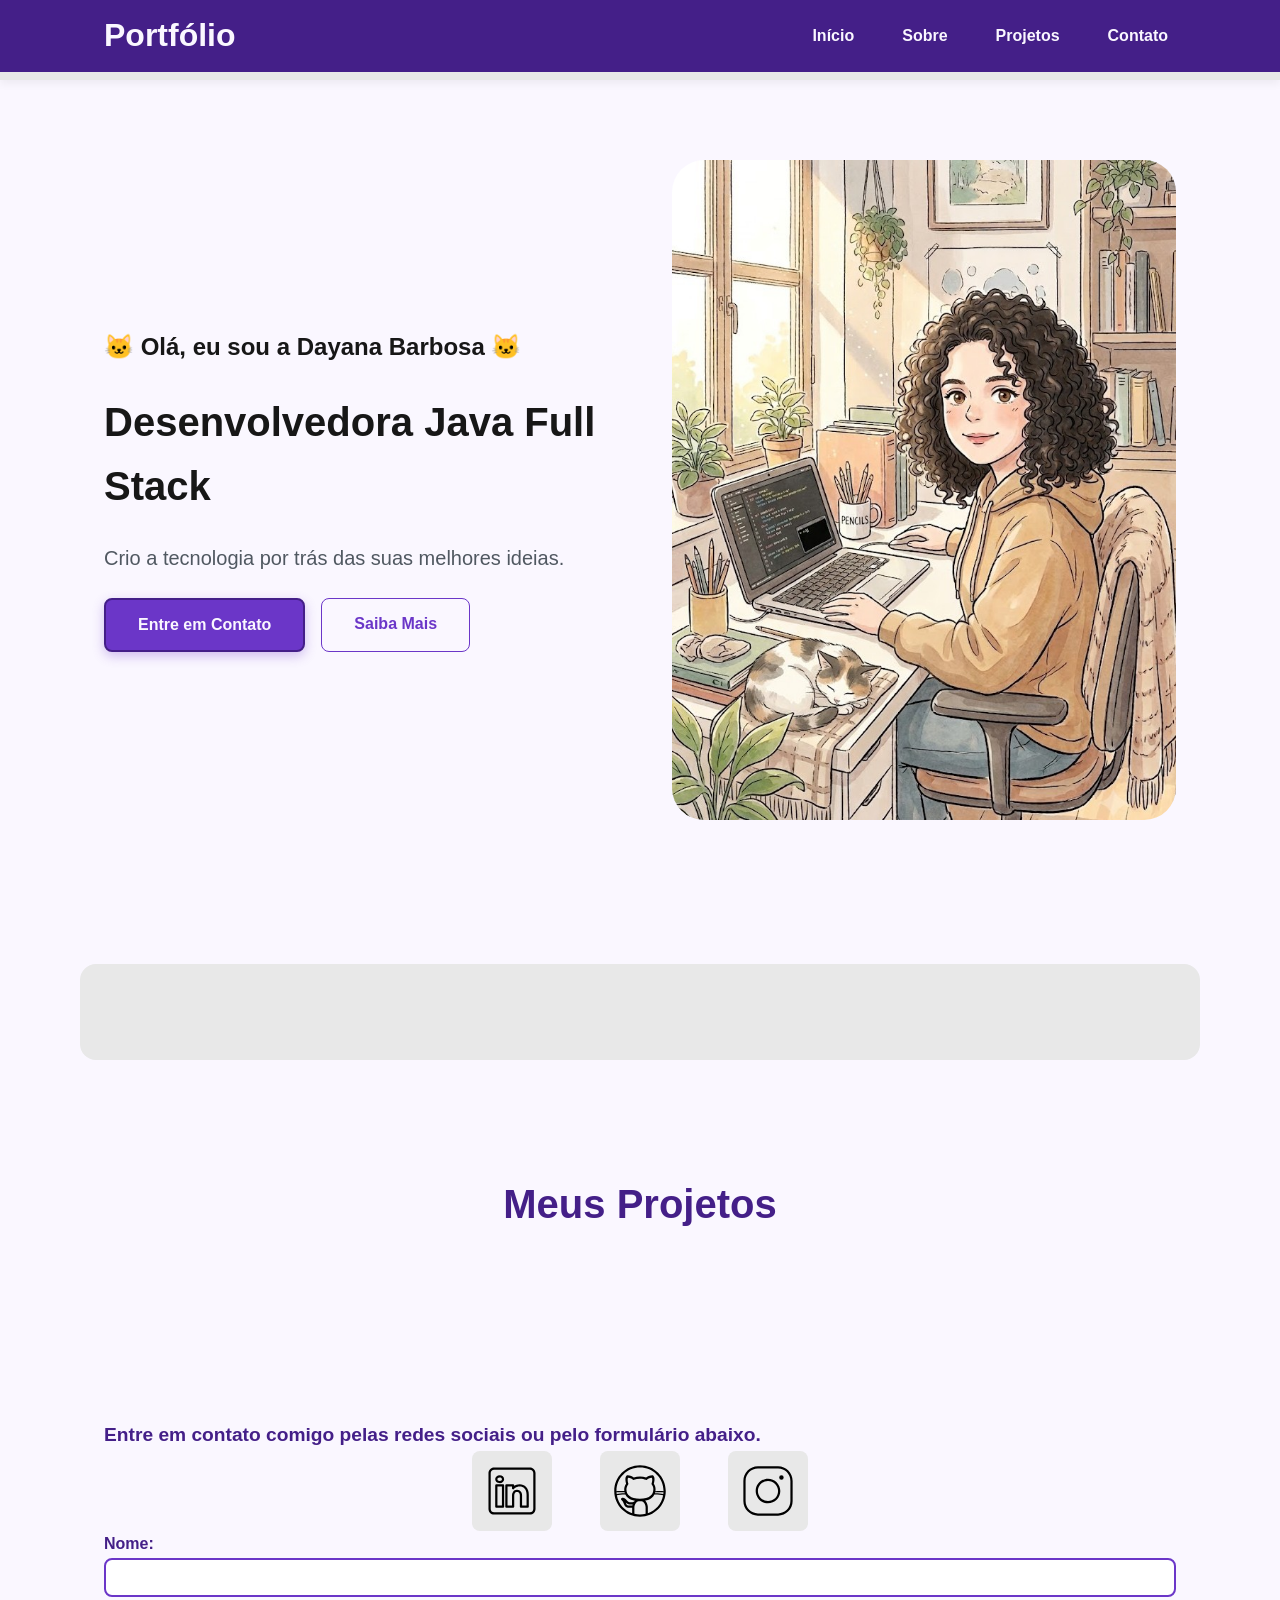
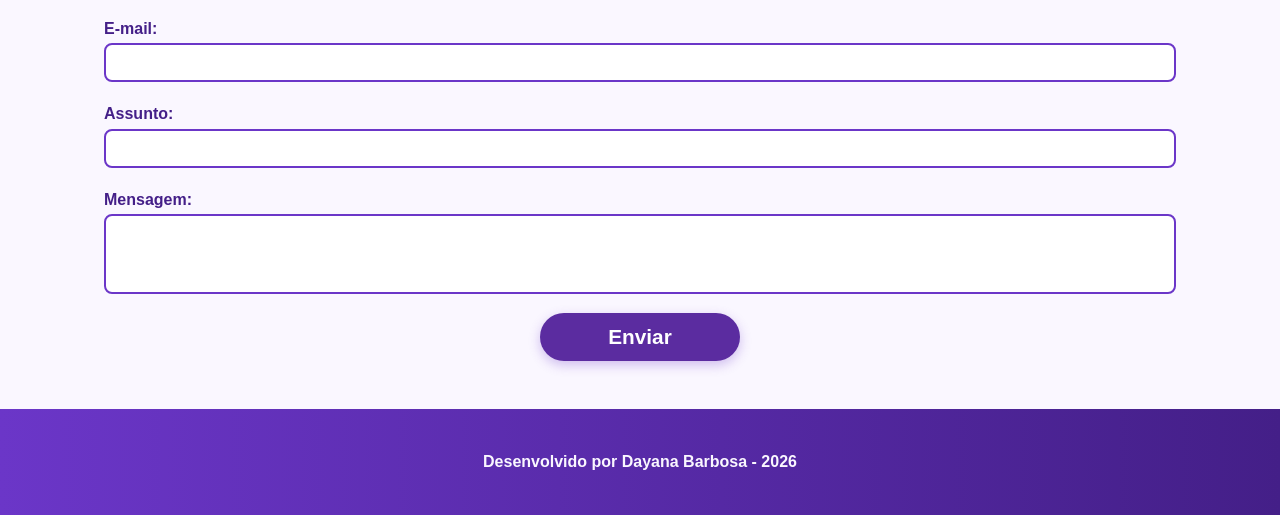
==== commit fd124389: "Task 3 - JS e ajustes em style, index e sucess" ====
--- a/index.html
+++ b/index.html
@@ -44,67 +44,22 @@
     </section>
 
     <section id="about" class="section-container about-container">
-        <figure class="about-image">
-            <img src="./assets/img/imagem_dev_day.jpeg" alt="Foto de Dayana Barbosa">
-        </figure>
+      
 
-        <article class="about-content">
-            <h2>Sobre mim</h2>
-            <p>
-                Sempre fui guiada pela curiosidade de entender o porquê das coisas, o que me levou à área industrial química. Lá, realizando análises técnicas e lidando com dados brutos de produtividade, encontrei meu espaço na programação. Quando o Python e o BI entraram na minha rotina para otimizar processos, percebi que resolver problemas com lógica e código era o que eu realmente amava fazer. Uma evolução natural daquilo que sempre me motivou.
-            </p>
-            <p>
-                Hoje, trago esse olhar atento aos detalhes para o desenvolvimento de software. Sou graduanda em Análise e Desenvolvimento de Sistemas e desenvolvedora em formação intensiva pela Generation Brasil, com foco em Java Full Stack. 
-            </p>
-            <p>
-                Quer conhecer meu trabalho e as tecnologias que domino? Vem ver no meu GitHub.
-            </p>
-
-            <div class="about-buttons-data">
-                <div class="buttons-container">
-                    <a href="https://github.com/Day-Barbosa/Portifolio" target="_blank" class="botao">GitHub</a>
-                    <a href="https://drive.google.com/file/d/1C64EVdMYMZ9jDjZDSnT-zG2JKqtWMcfC/view?usp=sharing" target="_blank" class="botao-outline">Currículo</a>
-                </div>
-
-                <div class="data-container">
-                    <div class="data-item">
-                        <span class="data-number">100+</span>
-                        <span class="data-label">Seguidores</span>
-                    </div>
-                    <div class="data-item">
-                        <span class="data-number">10+</span>
-                        <span class="data-label">Repositórios</span>
-                    </div>
-                </div>
-            </div>
-        </article>
     </section>
 
     <section id="projects" class="section-container projects-container">
         <h2>Meus Projetos</h2>
+
         <div class="swiper projects-swiper">
             <div class="swiper-wrapper">
-                <div class="swiper-slide">
-                    <article class="project-card">
-                        <figure class="project-image">
-                            <img src="./assets/languages/github.svg" alt="ícone GitHub">
-                        </figure>
-                        <div class="project-content">
-                            <h3>Projeto GitHub</h3>
-                            <p>Projeto Desenvolvido no GitHub</p>
-                            <div class="project-tags">
-                                <span class="tag">GitHub</span>
-                            </div>
-                        </div>
-                        <div class="project-buttons">
-                            <a href="#" target="_blank" class="botao botao-sm">GitHub</a>
-                            <a href="#" target="_blank" class="botao-outline botao-sm">Deploy</a>
-                        </div>
-                    </article>
-                </div>
+
+
             </div>
+
             <div class="swiper-button-next"></div>
             <div class="swiper-button-prev"></div>
+
             <div class="swiper-pagination"></div>
         </div>
     </section>
@@ -123,21 +78,26 @@
             </a>
         </div>
 
-        <form id="formulario">
-            <label for="nome">Nome:</label>
-            <input type="text" id="nome" name="nome" required>
-            <span id="erro-nome"></span>
-            <label for="email">E-mail:</label>
-            <input type="email" id="email" name="email" required>
-            <span id="erro-email"></span>
-            <label for="assunto">Assunto:</label>
-            <input type="text" id="assunto" name="assunto" required>
-            <span id="erro-assunto"></span>
-            <label for="mensagem">Mensagem:</label>
-            <textarea id="mensagem" name="mensagem" required></textarea>
-            <span id="erro-mensagem"></span>
-            <button type="submit" class="botao">Enviar</button>
-        </form>
+ <form id="formulario" action="https://formsubmit.co/fdcc151c0c2a04d88d42b473750cc32a" method="POST">
+
+    <input type="hidden" name="_next" value="http://localhost:5500/success.html">
+    <input type="hidden" name="_captcha" value="false">
+
+    <label for="nome">Nome:</label>
+    <input type="text" id="nome" name="nome"> <span id="erro-nome"></span>
+
+    <label for="email">E-mail:</label>
+    <input type="text" id="email" name="email"> <span id="erro-email"></span>
+
+    <label for="assunto">Assunto:</label>
+    <input type="text" id="assunto" name="assunto"> <span id="erro-assunto"></span>
+
+    <label for="mensagem">Mensagem:</label>
+    <textarea id="mensagem" name="mensagem"></textarea> <span id="erro-mensagem"></span>
+
+    <button type="submit" class="botao">Enviar</button>
+</form>
+
     </section>
 </main>
 
@@ -145,7 +105,9 @@
     Desenvolvido por Dayana Barbosa - 2026
 </footer>
 
+<!-- SWIPER JS -->
 <script src="https://cdn.jsdelivr.net/npm/swiper@11/swiper-bundle.min.js"></script>
+
 <script src="./assets/js/script.js"></script>
 
 </body>
--- a/assets/css/style.css
+++ b/assets/css/style.css
@@ -502,7 +502,7 @@
 form {
   display: flex;
   flex-direction: column;
-  gap: 0.75rem;
+  gap: 0.1rem;
 }
 
 #formulario label {
@@ -1017,4 +1017,41 @@
     font-weight: bold;
     color: var(--purple-800);
     margin-bottom: 0rem;
+}
+
+.projects-swiper {
+    overflow: hidden !important;
+    position: relative;
+    width: 100%;
+    padding: 0 40px !important;
+    box-sizing: border-box;
+}
+
+.swiper-wrapper {
+    display: flex !important;
+    flex-direction: row !important;
+    will-change: transform;
+}
+
+.projects-swiper .swiper-slide {
+    flex-shrink: 0 !important;
+    width: auto;
+}
+
+.swiper-button-next {
+    right: 10px !important;
+}
+
+.swiper-button-prev {
+    left: 10px !important;
+}
+
+/* Mensagens de validação do formulário (Padrão Cookbook) */
+#formulario span {
+    color: #e74c3c;          /* Vermelho destacado para indicar o erro */
+    font-size: 0.875rem;     /* Tamanho de fonte ligeiramente menor que o label */
+    display: block;          /* Move o span obrigatoriamente para a linha de baixo */
+    margin-top: 4px;         /* Espaçamento sutil entre o input e o texto do erro */
+    margin-bottom: 12px;     /* Espaço para o próximo campo respirar */
+    font-weight: 500;        /* Deixa o texto com um peso médio legível */
 }
